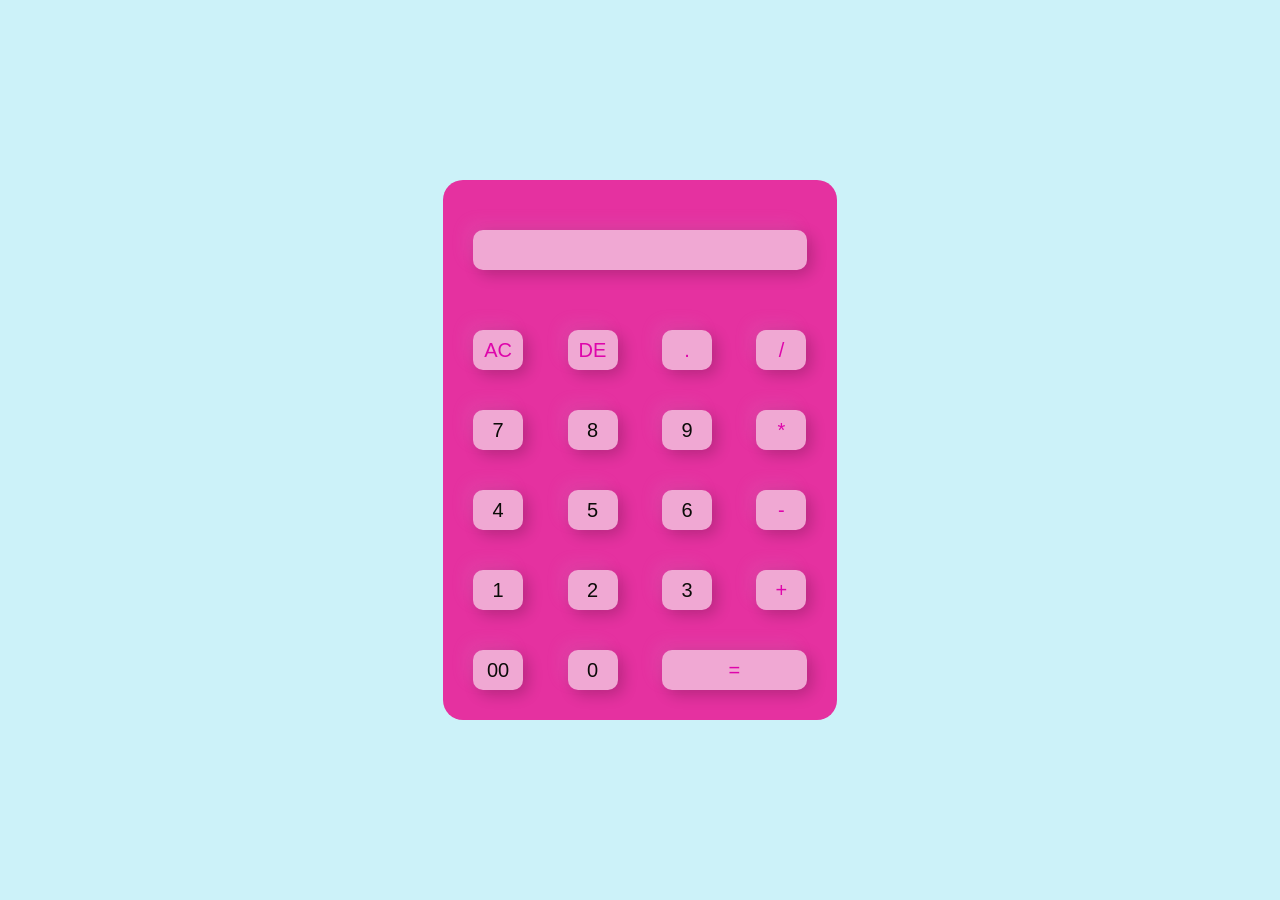
==== index.html @ 9a337ce6 "Add files via upload" ====
<html>
    <head>
        <title>Calculator</title>
        <link rel="stylesheet" href="style.css">
    </head>
    <body>
        <div class="container">
            <div class="Calculator">
                <form>
                    <div class="display">
                        <input type="text" name="display">
                    </div>
                    <div>
                        <input type="button" value="AC" onclick="display.value=''" class="operator">
                        <input type="button" value="DE" onclick="display.value= display.value.toString().slice(0,-1)" class="operator">
                        <input type="button" value="." onclick="display.value+='.'" class="operator" >
                        <input type="button" value="/" onclick="display.value+='/'" class="operator">
                    </div>
                    <div>
                        <input type="button" value="7" onclick="display.value +='7'">
                        <input type="button" value="8" onclick="display.value +='8'">
                        <input type="button" value="9" onclick="display.value +='9'">
                        <input type="button" value="*" onclick="display.value+='*'" class="operator">
                    </div>
                    <div>
                        <input type="button" value="4" onclick="display.value+='4'">
                        <input type="button" value="5" onclick="display.value+='5'">
                        <input type="button" value="6" onclick="display.value+='6'">
                        <input type="button" value="-" onclick="display.value+='-'" class="operator">
                    </div>
                    <div>
                        <input type="button" value="1" onclick="display.value+='1'">
                        <input type="button" value="2" onclick="display.value+='2'">
                        <input type="button" value="3" onclick="display.value+='3'">
                        <input type="button" value="+" onclick="display.value+='+'" class="operator">
                    </div>
                    <div>
                        <input type="button" value="00" onclick="display.value+='00'">
                        <input type="button" value="0" onclick="display.value+='0'">
                        <input type="button" value="=" onclick="display.value=eval(display.value)" class="equal operator">
                    </div>
                </form>
            </div>
        </div>
    </body>
---- style.css ----
*{
    margin: 0;
    padding: 0;
    font-family: 'Poppins',sans-serif;
    box-sizing: border-box;
}
.container{
    width: 100%;
    height: 100%;
    background-color: rgb(204, 242, 249) ;
    display: flex;
    align-items: center;
    justify-content: center;
}
.Calculator{
    background-color: rgb(229, 49, 160);
    padding: 10px;
    border-radius: 20px;
}
.Calculator form input{
    border: 0;
    outline: 0;
    width: 50px;
    height: 40px;
    border-radius: 10px;
    box-shadow: -8px -8px 15px rgba(202, 174, 216, 0.1),5px 5px 15px rgba(0,0,0,0.2);
    background-color: rgb(240, 168, 211);
    font-size: 20px;
    color: #0b0b08;
    cursor: pointer;
    margin: 20px;

}
form .display{
    display: flex;
    justify-content: flex-end;
    margin: 20px 0;
    border-radius: 10px;
}
form .display input{
    text-align: right;
    flex: 1;
    font-size: 45px;
    box-shadow: 10px;
}
form input.equal{
    width: 145px;
}
form input.operator{
    color: #de05ab;
}
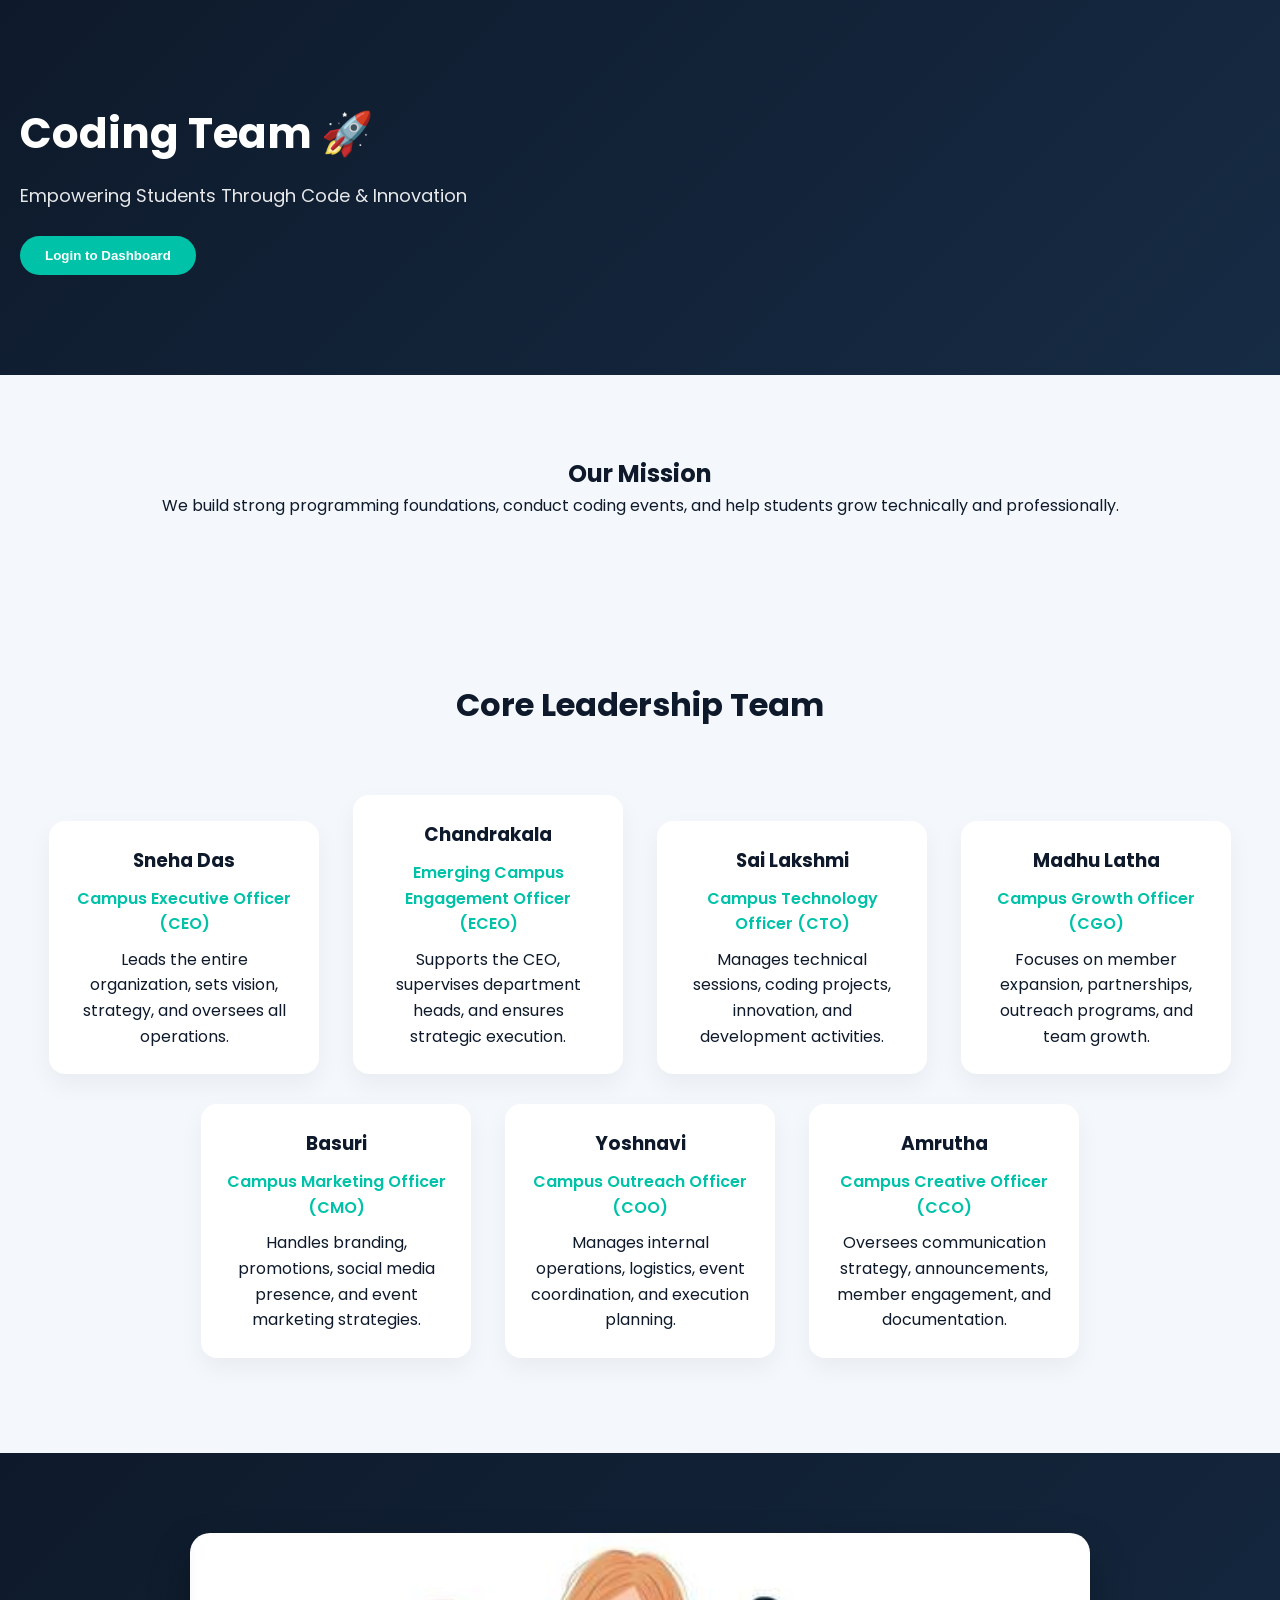
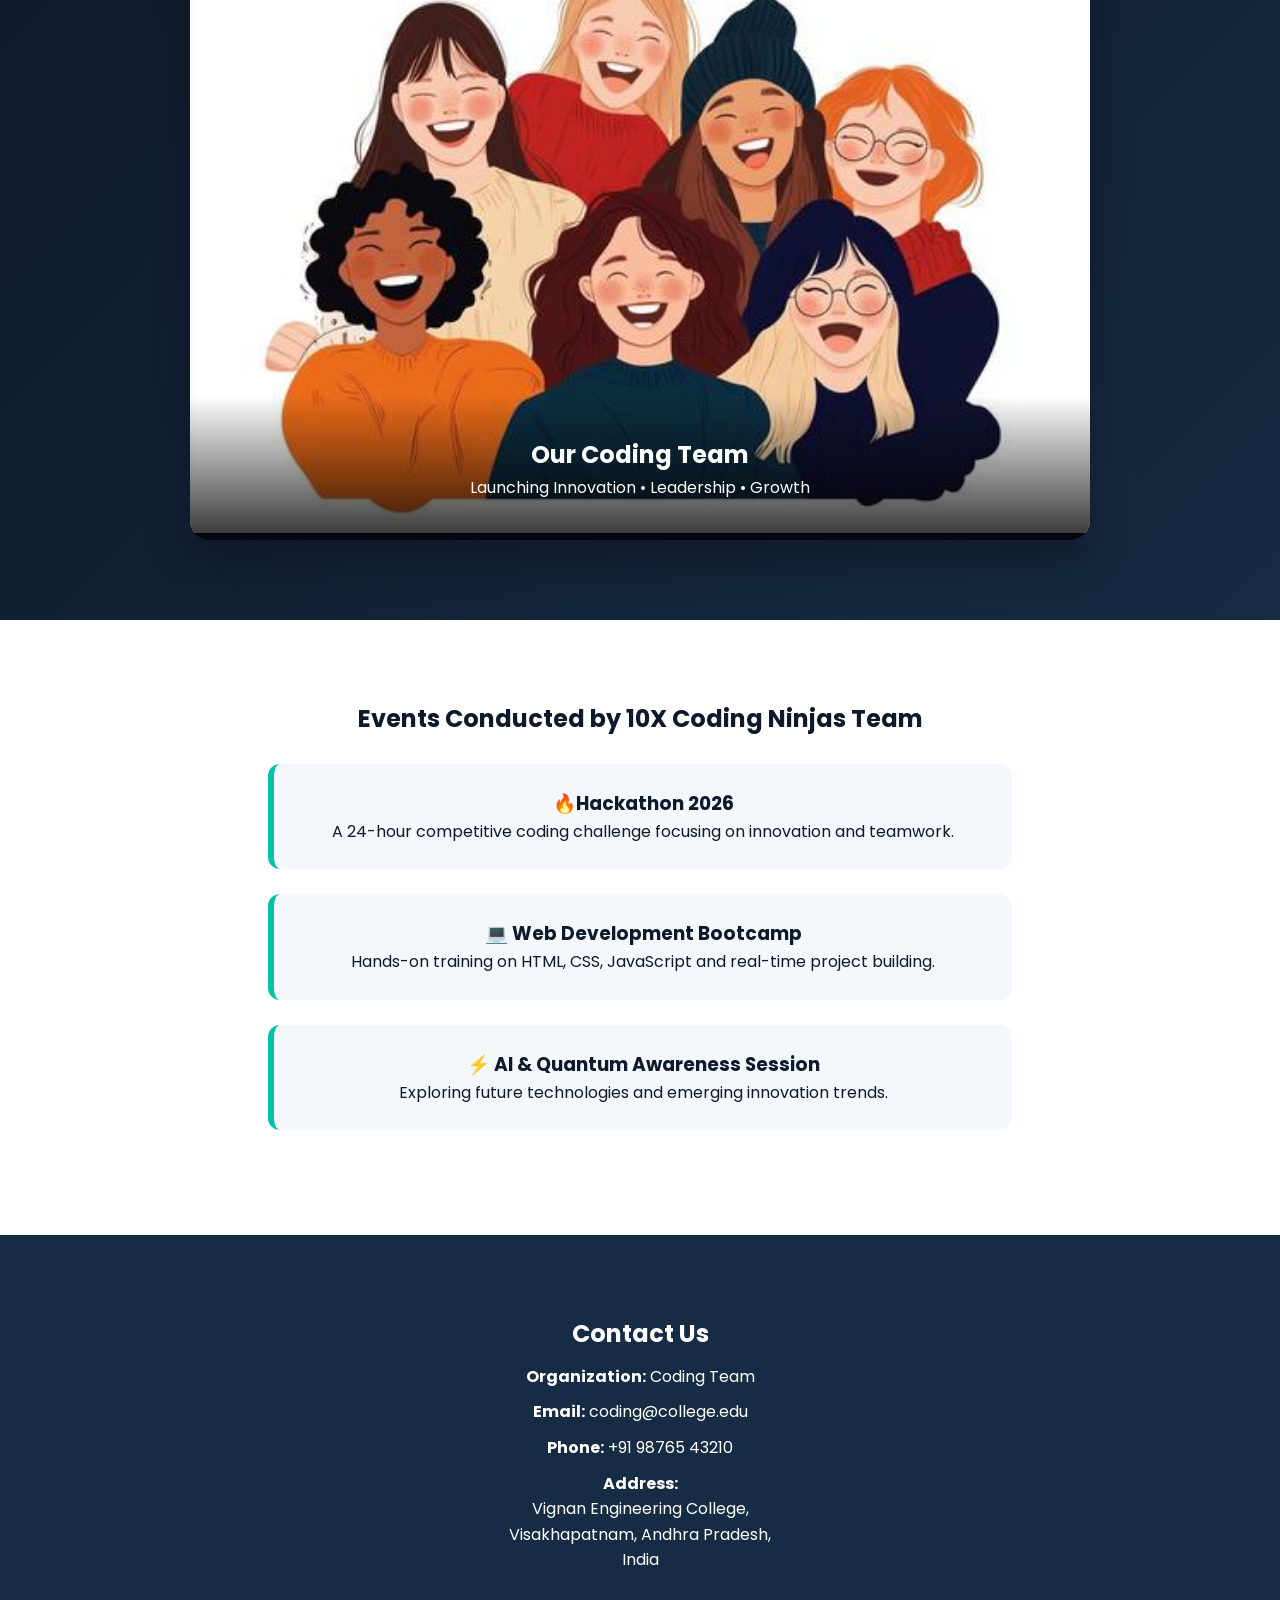
==== commit 4d9c86a3: "Add files via upload" ====
--- a/index.html
+++ b/index.html
@@ -1,45 +1,118 @@
+<!DOCTYPE html>
 <html>
-    <head>
-        <title>Calculator</title>
-        <link rel="stylesheet" href="style.css">
-    </head>
-    <body>
-        <div class="container">
-            <div class="Calculator">
-                <form>
-                    <div class="display">
-                        <input type="text" name="display">
-                    </div>
-                    <div>
-                        <input type="button" value="AC" onclick="display.value=''" class="operator">
-                        <input type="button" value="DE" onclick="display.value= display.value.toString().slice(0,-1)" class="operator">
-                        <input type="button" value="." onclick="display.value+='.'" class="operator" >
-                        <input type="button" value="/" onclick="display.value+='/'" class="operator">
-                    </div>
-                    <div>
-                        <input type="button" value="7" onclick="display.value +='7'">
-                        <input type="button" value="8" onclick="display.value +='8'">
-                        <input type="button" value="9" onclick="display.value +='9'">
-                        <input type="button" value="*" onclick="display.value+='*'" class="operator">
-                    </div>
-                    <div>
-                        <input type="button" value="4" onclick="display.value+='4'">
-                        <input type="button" value="5" onclick="display.value+='5'">
-                        <input type="button" value="6" onclick="display.value+='6'">
-                        <input type="button" value="-" onclick="display.value+='-'" class="operator">
-                    </div>
-                    <div>
-                        <input type="button" value="1" onclick="display.value+='1'">
-                        <input type="button" value="2" onclick="display.value+='2'">
-                        <input type="button" value="3" onclick="display.value+='3'">
-                        <input type="button" value="+" onclick="display.value+='+'" class="operator">
-                    </div>
-                    <div>
-                        <input type="button" value="00" onclick="display.value+='00'">
-                        <input type="button" value="0" onclick="display.value+='0'">
-                        <input type="button" value="=" onclick="display.value=eval(display.value)" class="equal operator">
-                    </div>
-                </form>
-            </div>
+<head>
+    <title>Coding Ninjas Team</title>
+    <link rel="stylesheet" href="style.css">
+    <link href="https://fonts.googleapis.com/css2?family=Poppins:wght@300;400;600;700&display=swap" rel="stylesheet">
+</head>
+<body>
+
+<div class="landing">
+
+    <header>
+        <h1>Coding Team 🚀</h1>
+        <p>Empowering Students Through Code & Innovation</p>
+        <button onclick="window.location.href='login.html'">
+    Login to Dashboard
+</button>
+    </header>
+
+    <section class="about">
+        <h2>Our Mission</h2>
+        <p>
+            We build strong programming foundations, conduct coding events,
+            and help students grow technically and professionally.
+        </p>
+    </section>
+
+    <section class="team">
+    <h2>Core Leadership Team</h2>
+
+    <div class="card">
+        <h3>Sneha Das</h3>
+        <p class="role">Campus Executive Officer (CEO)</p>
+        <p>Leads the entire organization, sets vision, strategy, and oversees all operations.</p>
+    </div>
+
+    <div class="card">
+        <h3>Chandrakala</h3>
+        <p class="role">Emerging Campus Engagement Officer (ECEO)</p>
+        <p>Supports the CEO, supervises department heads, and ensures strategic execution.</p>
+    </div>
+
+    <div class="card">
+        <h3>Sai Lakshmi</h3>
+        <p class="role">Campus Technology Officer (CTO)</p>
+        <p>Manages technical sessions, coding projects, innovation, and development activities.</p>
+    </div>
+
+    <div class="card">
+        <h3>Madhu Latha</h3>
+        <p class="role">Campus Growth Officer (CGO)</p>
+        <p>Focuses on member expansion, partnerships, outreach programs, and team growth.</p>
+    </div>
+
+    <div class="card">
+        <h3>Basuri</h3>
+        <p class="role">Campus Marketing Officer (CMO)</p>
+        <p>Handles branding, promotions, social media presence, and event marketing strategies.</p>
+    </div>
+
+    <div class="card">
+        <h3>Yoshnavi</h3>
+        <p class="role">Campus Outreach Officer (COO)</p>
+        <p>Manages internal operations, logistics, event coordination, and execution planning.</p>
+    </div>
+
+    <div class="card">
+        <h3>Amrutha</h3>
+        <p class="role">Campus Creative Officer (CCO)</p>
+        <p>Oversees communication strategy, announcements, member engagement, and documentation.</p>
+    </div>
+
+</section>
+<section class="inauguration">
+    <div class="inauguration-container fade-in">
+        <img src="team.jpg" alt="Inauguration Ceremony">
+        <div class="inaug-overlay">
+            <h2>Our Coding Team</h2>
+            <p>Launching Innovation • Leadership • Growth</p>
         </div>
-    </body>+    </div>
+</section>
+<section class="events">
+    <h2>Events Conducted by 10X Coding Ninjas Team</h2>
+
+    <div class="event-card">
+        <h3>🔥Hackathon 2026</h3>
+        <p>A 24-hour competitive coding challenge focusing on innovation and teamwork.</p>
+    </div>
+
+    <div class="event-card">
+        <h3>💻 Web Development Bootcamp</h3>
+        <p>Hands-on training on HTML, CSS, JavaScript and real-time project building.</p>
+    </div>
+
+    <div class="event-card">
+        <h3>⚡ AI & Quantum Awareness Session</h3>
+        <p>Exploring future technologies and emerging innovation trends.</p>
+    </div>
+
+</section>
+<section class="contact">
+    <h2>Contact Us</h2>
+
+    <p><strong>Organization:</strong> Coding Team</p>
+    <p><strong>Email:</strong> coding@college.edu</p>
+    <p><strong>Phone:</strong> +91 98765 43210</p>
+    <p><strong>Address:</strong><br>
+        Vignan Engineering College,<br>
+        Visakhapatnam, Andhra Pradesh,<br>
+        India
+    </p>
+</section>
+
+</div>
+<script src="script.js"></script>
+</body>
+</html>
--- a/style.css
+++ b/style.css
@@ -1,51 +1,153 @@
-*{
+
+:root {
+    --primary: #0e1a2b;
+    --secondary: #162b44;
+    --accent: #00c2a8;
+    --light: #f4f7fb;
+    --white: #ffffff;
+    --gray: #6b7280;
+}
+
+* {
     margin: 0;
     padding: 0;
-    font-family: 'Poppins',sans-serif;
     box-sizing: border-box;
 }
-.container{
-    width: 100%;
-    height: 100%;
-    background-color: rgb(204, 242, 249) ;
+
+body {
+    font-family: 'Poppins', sans-serif;
+    background: var(--light);
+    color: var(--primary);
+    line-height: 1.6;
+}
+
+section {
+    padding: 80px 20px;
+    text-align: center;
+}
+header {
+    background: linear-gradient(135deg, var(--primary), var(--secondary));
+    color: var(--white);
+    padding: 100px 20px;
+}
+
+header h1 {
+    font-size: 42px;
+    margin-bottom: 15px;
+}
+
+header p {
+    font-size: 18px;
+    opacity: 0.9;
+}
+
+header button {
+    margin-top: 25px;
+    padding: 12px 25px;
+    background: var(--accent);
+    border: none;
+    color: white;
+    font-weight: 600;
+    border-radius: 30px;
+    cursor: pointer;
+    transition: 0.3s ease;
+}
+
+header button:hover {
+    transform: translateY(-4px);
+    box-shadow: 0 8px 20px rgba(0, 194, 168, 0.4);
+}
+.team h2 {
+    margin-bottom: 50px;
+    font-size: 32px;
+}
+
+.card {
+    background: var(--white);
+    width: 270px;
+    padding: 25px;
+    margin: 15px;
+    display: inline-block;
+    border-radius: 16px;
+    box-shadow: 0 10px 25px rgba(0,0,0,0.05);
+    transition: 0.3s ease;
+}
+
+.card:hover {
+    transform: translateY(-10px);
+    box-shadow: 0 15px 35px rgba(0,0,0,0.08);
+}
+
+.card img {
+    width: 110px;
+    height: 110px;
+    border-radius: 50%;
+    object-fit: cover;
+    border: 4px solid var(--accent);
+    margin-bottom: 15px;
+}
+
+.role {
+    font-weight: 600;
+    color: var(--accent);
+    margin: 10px 0;
+}
+.inauguration {
+    background: linear-gradient(135deg, var(--primary), var(--secondary));
     display: flex;
-    align-items: center;
     justify-content: center;
 }
-.Calculator{
-    background-color: rgb(229, 49, 160);
-    padding: 10px;
+
+.inauguration-container {
+    position: relative;
+    width: 85%;
+    max-width: 900px;
     border-radius: 20px;
+    overflow: hidden;
+    box-shadow: 0 20px 40px rgba(0,0,0,0.3);
 }
-.Calculator form input{
-    border: 0;
-    outline: 0;
-    width: 50px;
-    height: 40px;
-    border-radius: 10px;
-    box-shadow: -8px -8px 15px rgba(202, 174, 216, 0.1),5px 5px 15px rgba(0,0,0,0.2);
-    background-color: rgb(240, 168, 211);
-    font-size: 20px;
-    color: #0b0b08;
-    cursor: pointer;
-    margin: 20px;
 
+.inauguration-container img {
+    width: 100%;
+    transition: 0.6s ease;
 }
-form .display{
-    display: flex;
-    justify-content: flex-end;
-    margin: 20px 0;
-    border-radius: 10px;
+
+.inauguration-container:hover img {
+    transform: scale(1.08);
 }
-form .display input{
-    text-align: right;
-    flex: 1;
-    font-size: 45px;
-    box-shadow: 10px;
+
+.inaug-overlay {
+    position: absolute;
+    bottom: 0;
+    width: 100%;
+    padding: 40px;
+    background: linear-gradient(to top, rgba(0,0,0,0.8), transparent);
+    color: white;
 }
-form input.equal{
-    width: 145px;
+
+.events {
+    background: var(--white);
 }
-form input.operator{
-    color: #de05ab;
-}+
+.event-card {
+    background: var(--light);
+    margin: 25px auto;
+    padding: 25px;
+    width: 60%;
+    border-radius: 12px;
+    transition: 0.3s ease;
+    border-left: 6px solid var(--accent);
+}
+
+.event-card:hover {
+    transform: scale(1.02);
+}
+
+.contact {
+    background: var(--secondary);
+    color: var(--white);
+}
+
+.contact p {
+    margin: 10px 0;
+}
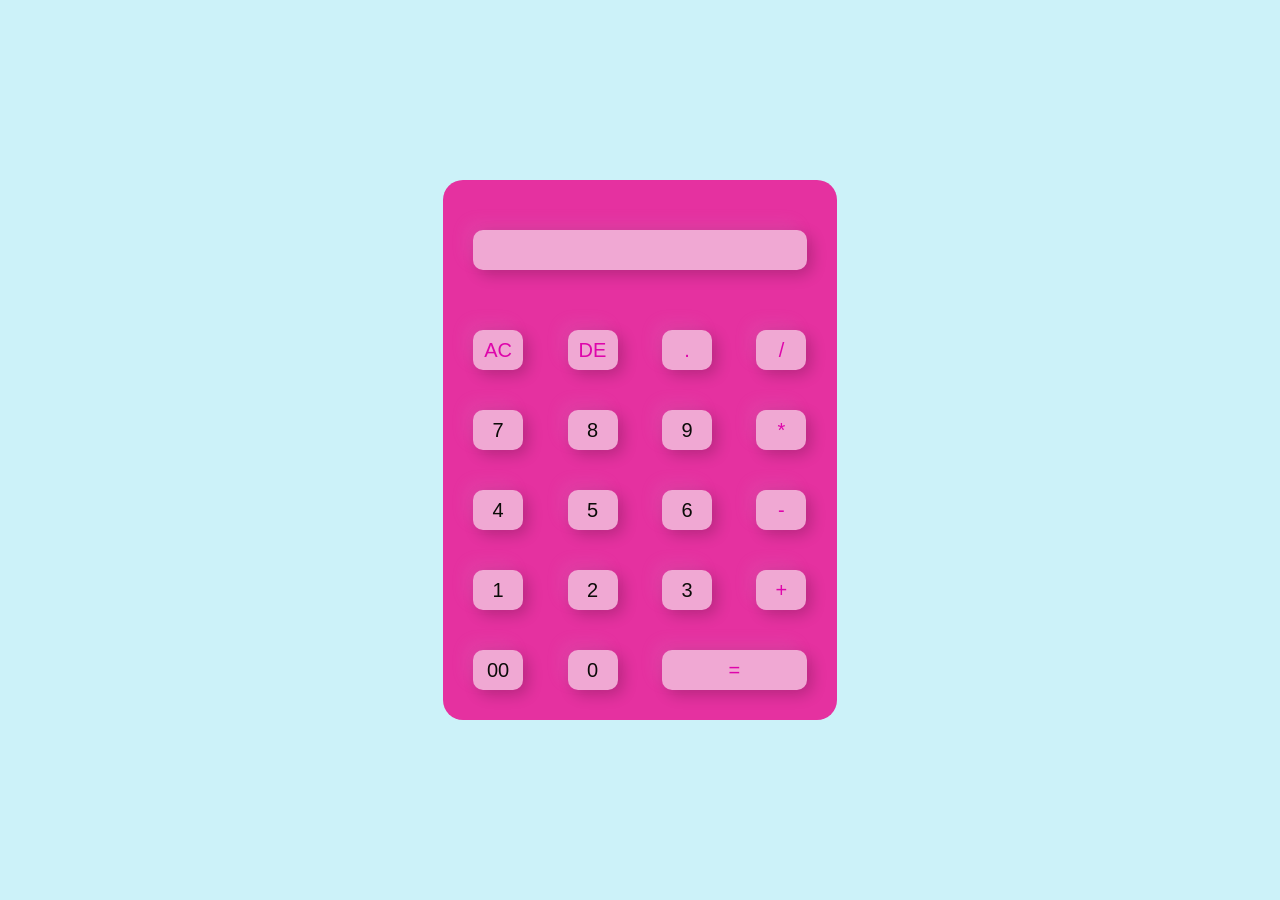
==== commit 0c932087: "Add files via upload" ====
--- a/index.html
+++ b/index.html
@@ -1,118 +1,45 @@
-<!DOCTYPE html>
 <html>
-<head>
-    <title>Coding Ninjas Team</title>
-    <link rel="stylesheet" href="style.css">
-    <link href="https://fonts.googleapis.com/css2?family=Poppins:wght@300;400;600;700&display=swap" rel="stylesheet">
-</head>
-<body>
-
-<div class="landing">
-
-    <header>
-        <h1>Coding Team 🚀</h1>
-        <p>Empowering Students Through Code & Innovation</p>
-        <button onclick="window.location.href='login.html'">
-    Login to Dashboard
-</button>
-    </header>
-
-    <section class="about">
-        <h2>Our Mission</h2>
-        <p>
-            We build strong programming foundations, conduct coding events,
-            and help students grow technically and professionally.
-        </p>
-    </section>
-
-    <section class="team">
-    <h2>Core Leadership Team</h2>
-
-    <div class="card">
-        <h3>Sneha Das</h3>
-        <p class="role">Campus Executive Officer (CEO)</p>
-        <p>Leads the entire organization, sets vision, strategy, and oversees all operations.</p>
-    </div>
-
-    <div class="card">
-        <h3>Chandrakala</h3>
-        <p class="role">Emerging Campus Engagement Officer (ECEO)</p>
-        <p>Supports the CEO, supervises department heads, and ensures strategic execution.</p>
-    </div>
-
-    <div class="card">
-        <h3>Sai Lakshmi</h3>
-        <p class="role">Campus Technology Officer (CTO)</p>
-        <p>Manages technical sessions, coding projects, innovation, and development activities.</p>
-    </div>
-
-    <div class="card">
-        <h3>Madhu Latha</h3>
-        <p class="role">Campus Growth Officer (CGO)</p>
-        <p>Focuses on member expansion, partnerships, outreach programs, and team growth.</p>
-    </div>
-
-    <div class="card">
-        <h3>Basuri</h3>
-        <p class="role">Campus Marketing Officer (CMO)</p>
-        <p>Handles branding, promotions, social media presence, and event marketing strategies.</p>
-    </div>
-
-    <div class="card">
-        <h3>Yoshnavi</h3>
-        <p class="role">Campus Outreach Officer (COO)</p>
-        <p>Manages internal operations, logistics, event coordination, and execution planning.</p>
-    </div>
-
-    <div class="card">
-        <h3>Amrutha</h3>
-        <p class="role">Campus Creative Officer (CCO)</p>
-        <p>Oversees communication strategy, announcements, member engagement, and documentation.</p>
-    </div>
-
-</section>
-<section class="inauguration">
-    <div class="inauguration-container fade-in">
-        <img src="team.jpg" alt="Inauguration Ceremony">
-        <div class="inaug-overlay">
-            <h2>Our Coding Team</h2>
-            <p>Launching Innovation • Leadership • Growth</p>
+    <head>
+        <title>Calculator</title>
+        <link rel="stylesheet" href="style.css">
+    </head>
+    <body>
+        <div class="container">
+            <div class="Calculator">
+                <form>
+                    <div class="display">
+                        <input type="text" name="display">
+                    </div>
+                    <div>
+                        <input type="button" value="AC" onclick="display.value=''" class="operator">
+                        <input type="button" value="DE" onclick="display.value= display.value.toString().slice(0,-1)" class="operator">
+                        <input type="button" value="." onclick="display.value+='.'" class="operator" >
+                        <input type="button" value="/" onclick="display.value+='/'" class="operator">
+                    </div>
+                    <div>
+                        <input type="button" value="7" onclick="display.value +='7'">
+                        <input type="button" value="8" onclick="display.value +='8'">
+                        <input type="button" value="9" onclick="display.value +='9'">
+                        <input type="button" value="*" onclick="display.value+='*'" class="operator">
+                    </div>
+                    <div>
+                        <input type="button" value="4" onclick="display.value+='4'">
+                        <input type="button" value="5" onclick="display.value+='5'">
+                        <input type="button" value="6" onclick="display.value+='6'">
+                        <input type="button" value="-" onclick="display.value+='-'" class="operator">
+                    </div>
+                    <div>
+                        <input type="button" value="1" onclick="display.value+='1'">
+                        <input type="button" value="2" onclick="display.value+='2'">
+                        <input type="button" value="3" onclick="display.value+='3'">
+                        <input type="button" value="+" onclick="display.value+='+'" class="operator">
+                    </div>
+                    <div>
+                        <input type="button" value="00" onclick="display.value+='00'">
+                        <input type="button" value="0" onclick="display.value+='0'">
+                        <input type="button" value="=" onclick="display.value=eval(display.value)" class="equal operator">
+                    </div>
+                </form>
+            </div>
         </div>
-    </div>
-</section>
-<section class="events">
-    <h2>Events Conducted by 10X Coding Ninjas Team</h2>
-
-    <div class="event-card">
-        <h3>🔥Hackathon 2026</h3>
-        <p>A 24-hour competitive coding challenge focusing on innovation and teamwork.</p>
-    </div>
-
-    <div class="event-card">
-        <h3>💻 Web Development Bootcamp</h3>
-        <p>Hands-on training on HTML, CSS, JavaScript and real-time project building.</p>
-    </div>
-
-    <div class="event-card">
-        <h3>⚡ AI & Quantum Awareness Session</h3>
-        <p>Exploring future technologies and emerging innovation trends.</p>
-    </div>
-
-</section>
-<section class="contact">
-    <h2>Contact Us</h2>
-
-    <p><strong>Organization:</strong> Coding Team</p>
-    <p><strong>Email:</strong> coding@college.edu</p>
-    <p><strong>Phone:</strong> +91 98765 43210</p>
-    <p><strong>Address:</strong><br>
-        Vignan Engineering College,<br>
-        Visakhapatnam, Andhra Pradesh,<br>
-        India
-    </p>
-</section>
-
-</div>
-<script src="script.js"></script>
-</body>
-</html>+    </body>
--- a/style.css
+++ b/style.css
@@ -1,153 +1,51 @@
-
-:root {
-    --primary: #0e1a2b;
-    --secondary: #162b44;
-    --accent: #00c2a8;
-    --light: #f4f7fb;
-    --white: #ffffff;
-    --gray: #6b7280;
-}
-
-* {
+*{
     margin: 0;
     padding: 0;
+    font-family: 'Poppins',sans-serif;
     box-sizing: border-box;
 }
-
-body {
-    font-family: 'Poppins', sans-serif;
-    background: var(--light);
-    color: var(--primary);
-    line-height: 1.6;
-}
-
-section {
-    padding: 80px 20px;
-    text-align: center;
-}
-header {
-    background: linear-gradient(135deg, var(--primary), var(--secondary));
-    color: var(--white);
-    padding: 100px 20px;
-}
-
-header h1 {
-    font-size: 42px;
-    margin-bottom: 15px;
-}
-
-header p {
-    font-size: 18px;
-    opacity: 0.9;
-}
-
-header button {
-    margin-top: 25px;
-    padding: 12px 25px;
-    background: var(--accent);
-    border: none;
-    color: white;
-    font-weight: 600;
-    border-radius: 30px;
-    cursor: pointer;
-    transition: 0.3s ease;
-}
-
-header button:hover {
-    transform: translateY(-4px);
-    box-shadow: 0 8px 20px rgba(0, 194, 168, 0.4);
-}
-.team h2 {
-    margin-bottom: 50px;
-    font-size: 32px;
-}
-
-.card {
-    background: var(--white);
-    width: 270px;
-    padding: 25px;
-    margin: 15px;
-    display: inline-block;
-    border-radius: 16px;
-    box-shadow: 0 10px 25px rgba(0,0,0,0.05);
-    transition: 0.3s ease;
-}
-
-.card:hover {
-    transform: translateY(-10px);
-    box-shadow: 0 15px 35px rgba(0,0,0,0.08);
-}
-
-.card img {
-    width: 110px;
-    height: 110px;
-    border-radius: 50%;
-    object-fit: cover;
-    border: 4px solid var(--accent);
-    margin-bottom: 15px;
-}
-
-.role {
-    font-weight: 600;
-    color: var(--accent);
-    margin: 10px 0;
-}
-.inauguration {
-    background: linear-gradient(135deg, var(--primary), var(--secondary));
+.container{
+    width: 100%;
+    height: 100%;
+    background-color: rgb(204, 242, 249) ;
     display: flex;
+    align-items: center;
     justify-content: center;
 }
+.Calculator{
+    background-color: rgb(229, 49, 160);
+    padding: 10px;
+    border-radius: 20px;
+}
+.Calculator form input{
+    border: 0;
+    outline: 0;
+    width: 50px;
+    height: 40px;
+    border-radius: 10px;
+    box-shadow: -8px -8px 15px rgba(202, 174, 216, 0.1),5px 5px 15px rgba(0,0,0,0.2);
+    background-color: rgb(240, 168, 211);
+    font-size: 20px;
+    color: #0b0b08;
+    cursor: pointer;
+    margin: 20px;
 
-.inauguration-container {
-    position: relative;
-    width: 85%;
-    max-width: 900px;
-    border-radius: 20px;
-    overflow: hidden;
-    box-shadow: 0 20px 40px rgba(0,0,0,0.3);
 }
-
-.inauguration-container img {
-    width: 100%;
-    transition: 0.6s ease;
+form .display{
+    display: flex;
+    justify-content: flex-end;
+    margin: 20px 0;
+    border-radius: 10px;
 }
-
-.inauguration-container:hover img {
-    transform: scale(1.08);
+form .display input{
+    text-align: right;
+    flex: 1;
+    font-size: 45px;
+    box-shadow: 10px;
 }
-
-.inaug-overlay {
-    position: absolute;
-    bottom: 0;
-    width: 100%;
-    padding: 40px;
-    background: linear-gradient(to top, rgba(0,0,0,0.8), transparent);
-    color: white;
+form input.equal{
+    width: 145px;
 }
-
-.events {
-    background: var(--white);
-}
-
-.event-card {
-    background: var(--light);
-    margin: 25px auto;
-    padding: 25px;
-    width: 60%;
-    border-radius: 12px;
-    transition: 0.3s ease;
-    border-left: 6px solid var(--accent);
-}
-
-.event-card:hover {
-    transform: scale(1.02);
-}
-
-.contact {
-    background: var(--secondary);
-    color: var(--white);
-}
-
-.contact p {
-    margin: 10px 0;
-}
+form input.operator{
+    color: #de05ab;
+}
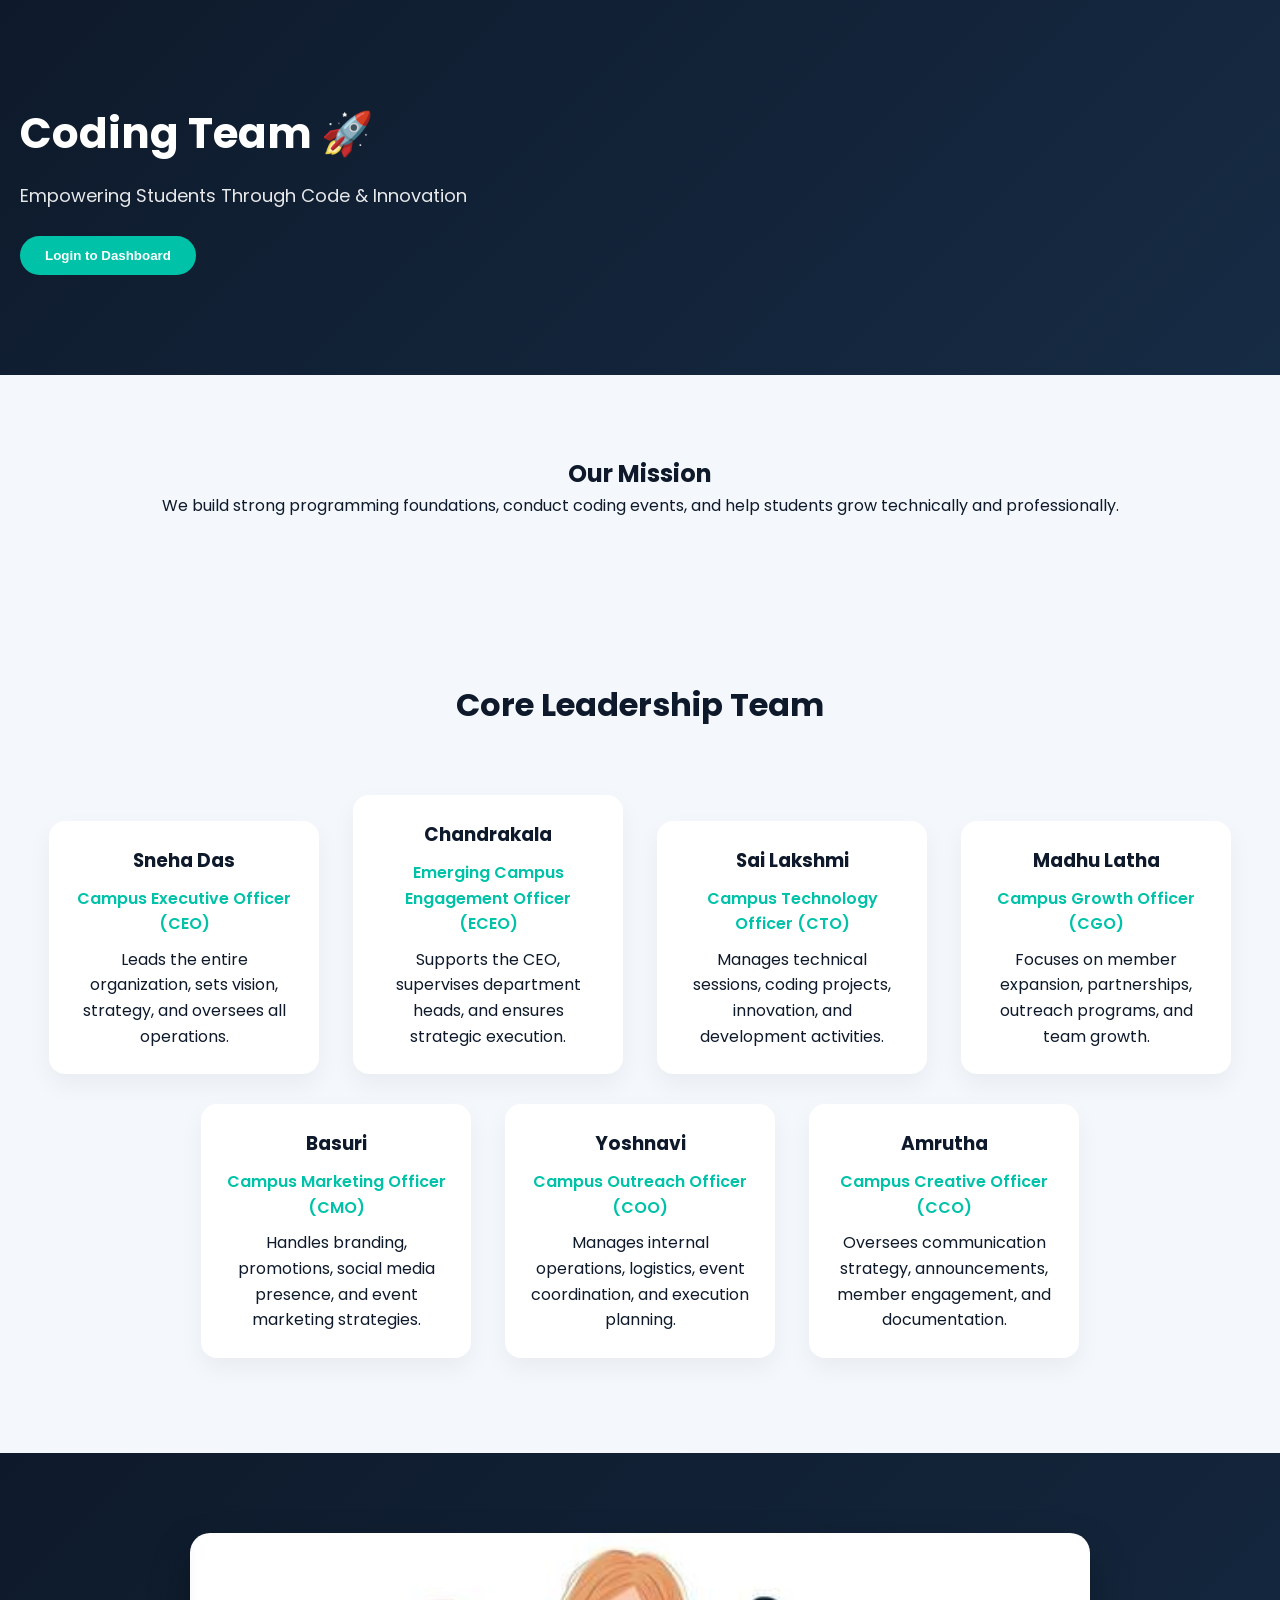
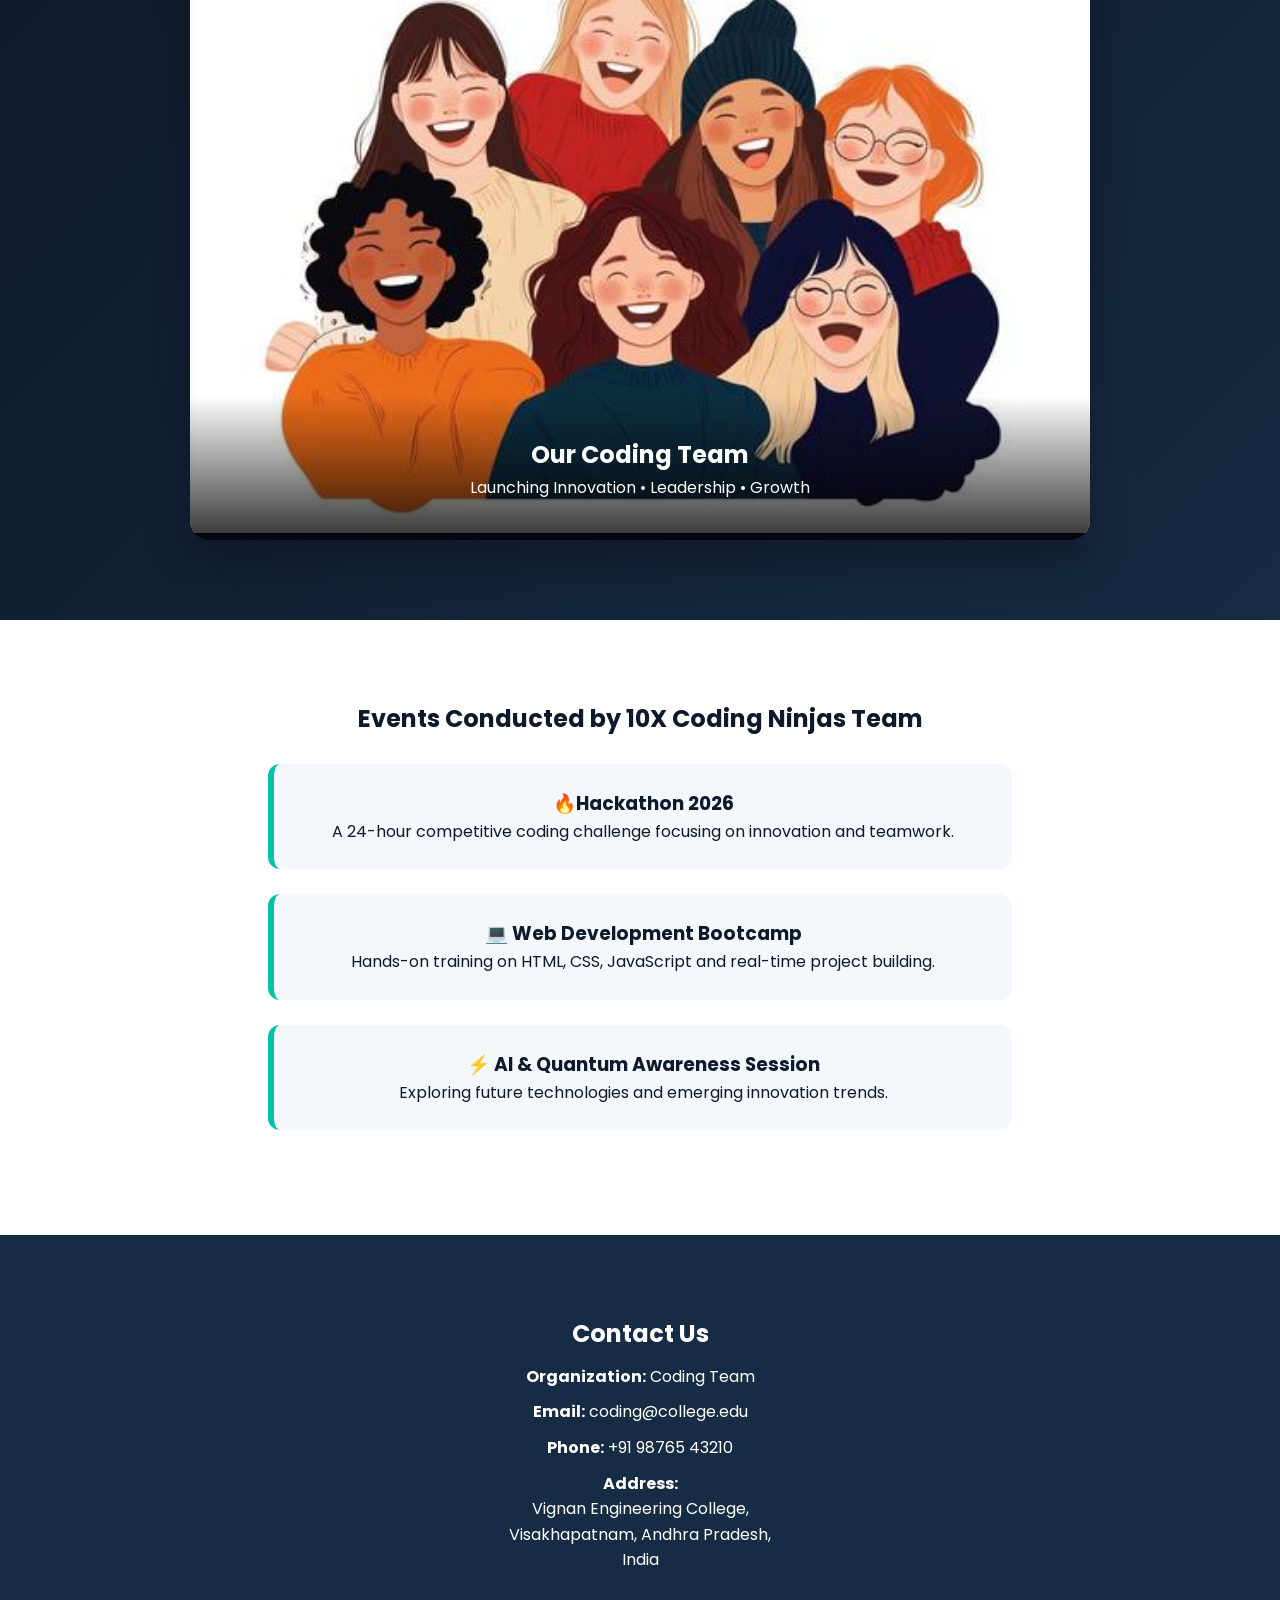
==== commit 9983eb93: "Add files via upload" ====
--- a/index.html
+++ b/index.html
@@ -1,45 +1,118 @@
+<!DOCTYPE html>
 <html>
-    <head>
-        <title>Calculator</title>
-        <link rel="stylesheet" href="style.css">
-    </head>
-    <body>
-        <div class="container">
-            <div class="Calculator">
-                <form>
-                    <div class="display">
-                        <input type="text" name="display">
-                    </div>
-                    <div>
-                        <input type="button" value="AC" onclick="display.value=''" class="operator">
-                        <input type="button" value="DE" onclick="display.value= display.value.toString().slice(0,-1)" class="operator">
-                        <input type="button" value="." onclick="display.value+='.'" class="operator" >
-                        <input type="button" value="/" onclick="display.value+='/'" class="operator">
-                    </div>
-                    <div>
-                        <input type="button" value="7" onclick="display.value +='7'">
-                        <input type="button" value="8" onclick="display.value +='8'">
-                        <input type="button" value="9" onclick="display.value +='9'">
-                        <input type="button" value="*" onclick="display.value+='*'" class="operator">
-                    </div>
-                    <div>
-                        <input type="button" value="4" onclick="display.value+='4'">
-                        <input type="button" value="5" onclick="display.value+='5'">
-                        <input type="button" value="6" onclick="display.value+='6'">
-                        <input type="button" value="-" onclick="display.value+='-'" class="operator">
-                    </div>
-                    <div>
-                        <input type="button" value="1" onclick="display.value+='1'">
-                        <input type="button" value="2" onclick="display.value+='2'">
-                        <input type="button" value="3" onclick="display.value+='3'">
-                        <input type="button" value="+" onclick="display.value+='+'" class="operator">
-                    </div>
-                    <div>
-                        <input type="button" value="00" onclick="display.value+='00'">
-                        <input type="button" value="0" onclick="display.value+='0'">
-                        <input type="button" value="=" onclick="display.value=eval(display.value)" class="equal operator">
-                    </div>
-                </form>
-            </div>
+<head>
+    <title>Coding Ninjas Team</title>
+    <link rel="stylesheet" href="style.css">
+    <link href="https://fonts.googleapis.com/css2?family=Poppins:wght@300;400;600;700&display=swap" rel="stylesheet">
+</head>
+<body>
+
+<div class="landing">
+
+    <header>
+        <h1>Coding Team 🚀</h1>
+        <p>Empowering Students Through Code & Innovation</p>
+        <button onclick="window.location.href='login.html'">
+    Login to Dashboard
+</button>
+    </header>
+
+    <section class="about">
+        <h2>Our Mission</h2>
+        <p>
+            We build strong programming foundations, conduct coding events,
+            and help students grow technically and professionally.
+        </p>
+    </section>
+
+    <section class="team">
+    <h2>Core Leadership Team</h2>
+
+    <div class="card">
+        <h3>Sneha Das</h3>
+        <p class="role">Campus Executive Officer (CEO)</p>
+        <p>Leads the entire organization, sets vision, strategy, and oversees all operations.</p>
+    </div>
+
+    <div class="card">
+        <h3>Chandrakala</h3>
+        <p class="role">Emerging Campus Engagement Officer (ECEO)</p>
+        <p>Supports the CEO, supervises department heads, and ensures strategic execution.</p>
+    </div>
+
+    <div class="card">
+        <h3>Sai Lakshmi</h3>
+        <p class="role">Campus Technology Officer (CTO)</p>
+        <p>Manages technical sessions, coding projects, innovation, and development activities.</p>
+    </div>
+
+    <div class="card">
+        <h3>Madhu Latha</h3>
+        <p class="role">Campus Growth Officer (CGO)</p>
+        <p>Focuses on member expansion, partnerships, outreach programs, and team growth.</p>
+    </div>
+
+    <div class="card">
+        <h3>Basuri</h3>
+        <p class="role">Campus Marketing Officer (CMO)</p>
+        <p>Handles branding, promotions, social media presence, and event marketing strategies.</p>
+    </div>
+
+    <div class="card">
+        <h3>Yoshnavi</h3>
+        <p class="role">Campus Outreach Officer (COO)</p>
+        <p>Manages internal operations, logistics, event coordination, and execution planning.</p>
+    </div>
+
+    <div class="card">
+        <h3>Amrutha</h3>
+        <p class="role">Campus Creative Officer (CCO)</p>
+        <p>Oversees communication strategy, announcements, member engagement, and documentation.</p>
+    </div>
+
+</section>
+<section class="inauguration">
+    <div class="inauguration-container fade-in">
+        <img src="team.jpg" alt="Inauguration Ceremony">
+        <div class="inaug-overlay">
+            <h2>Our Coding Team</h2>
+            <p>Launching Innovation • Leadership • Growth</p>
         </div>
-    </body>+    </div>
+</section>
+<section class="events">
+    <h2>Events Conducted by 10X Coding Ninjas Team</h2>
+
+    <div class="event-card">
+        <h3>🔥Hackathon 2026</h3>
+        <p>A 24-hour competitive coding challenge focusing on innovation and teamwork.</p>
+    </div>
+
+    <div class="event-card">
+        <h3>💻 Web Development Bootcamp</h3>
+        <p>Hands-on training on HTML, CSS, JavaScript and real-time project building.</p>
+    </div>
+
+    <div class="event-card">
+        <h3>⚡ AI & Quantum Awareness Session</h3>
+        <p>Exploring future technologies and emerging innovation trends.</p>
+    </div>
+
+</section>
+<section class="contact">
+    <h2>Contact Us</h2>
+
+    <p><strong>Organization:</strong> Coding Team</p>
+    <p><strong>Email:</strong> coding@college.edu</p>
+    <p><strong>Phone:</strong> +91 98765 43210</p>
+    <p><strong>Address:</strong><br>
+        Vignan Engineering College,<br>
+        Visakhapatnam, Andhra Pradesh,<br>
+        India
+    </p>
+</section>
+
+</div>
+<script src="script.js"></script>
+</body>
+</html>
--- a/style.css
+++ b/style.css
@@ -1,51 +1,153 @@
-*{
+
+:root {
+    --primary: #0e1a2b;
+    --secondary: #162b44;
+    --accent: #00c2a8;
+    --light: #f4f7fb;
+    --white: #ffffff;
+    --gray: #6b7280;
+}
+
+* {
     margin: 0;
     padding: 0;
-    font-family: 'Poppins',sans-serif;
     box-sizing: border-box;
 }
-.container{
-    width: 100%;
-    height: 100%;
-    background-color: rgb(204, 242, 249) ;
+
+body {
+    font-family: 'Poppins', sans-serif;
+    background: var(--light);
+    color: var(--primary);
+    line-height: 1.6;
+}
+
+section {
+    padding: 80px 20px;
+    text-align: center;
+}
+header {
+    background: linear-gradient(135deg, var(--primary), var(--secondary));
+    color: var(--white);
+    padding: 100px 20px;
+}
+
+header h1 {
+    font-size: 42px;
+    margin-bottom: 15px;
+}
+
+header p {
+    font-size: 18px;
+    opacity: 0.9;
+}
+
+header button {
+    margin-top: 25px;
+    padding: 12px 25px;
+    background: var(--accent);
+    border: none;
+    color: white;
+    font-weight: 600;
+    border-radius: 30px;
+    cursor: pointer;
+    transition: 0.3s ease;
+}
+
+header button:hover {
+    transform: translateY(-4px);
+    box-shadow: 0 8px 20px rgba(0, 194, 168, 0.4);
+}
+.team h2 {
+    margin-bottom: 50px;
+    font-size: 32px;
+}
+
+.card {
+    background: var(--white);
+    width: 270px;
+    padding: 25px;
+    margin: 15px;
+    display: inline-block;
+    border-radius: 16px;
+    box-shadow: 0 10px 25px rgba(0,0,0,0.05);
+    transition: 0.3s ease;
+}
+
+.card:hover {
+    transform: translateY(-10px);
+    box-shadow: 0 15px 35px rgba(0,0,0,0.08);
+}
+
+.card img {
+    width: 110px;
+    height: 110px;
+    border-radius: 50%;
+    object-fit: cover;
+    border: 4px solid var(--accent);
+    margin-bottom: 15px;
+}
+
+.role {
+    font-weight: 600;
+    color: var(--accent);
+    margin: 10px 0;
+}
+.inauguration {
+    background: linear-gradient(135deg, var(--primary), var(--secondary));
     display: flex;
-    align-items: center;
     justify-content: center;
 }
-.Calculator{
-    background-color: rgb(229, 49, 160);
-    padding: 10px;
+
+.inauguration-container {
+    position: relative;
+    width: 85%;
+    max-width: 900px;
     border-radius: 20px;
+    overflow: hidden;
+    box-shadow: 0 20px 40px rgba(0,0,0,0.3);
 }
-.Calculator form input{
-    border: 0;
-    outline: 0;
-    width: 50px;
-    height: 40px;
-    border-radius: 10px;
-    box-shadow: -8px -8px 15px rgba(202, 174, 216, 0.1),5px 5px 15px rgba(0,0,0,0.2);
-    background-color: rgb(240, 168, 211);
-    font-size: 20px;
-    color: #0b0b08;
-    cursor: pointer;
-    margin: 20px;
 
+.inauguration-container img {
+    width: 100%;
+    transition: 0.6s ease;
 }
-form .display{
-    display: flex;
-    justify-content: flex-end;
-    margin: 20px 0;
-    border-radius: 10px;
+
+.inauguration-container:hover img {
+    transform: scale(1.08);
 }
-form .display input{
-    text-align: right;
-    flex: 1;
-    font-size: 45px;
-    box-shadow: 10px;
+
+.inaug-overlay {
+    position: absolute;
+    bottom: 0;
+    width: 100%;
+    padding: 40px;
+    background: linear-gradient(to top, rgba(0,0,0,0.8), transparent);
+    color: white;
 }
-form input.equal{
-    width: 145px;
+
+.events {
+    background: var(--white);
 }
-form input.operator{
-    color: #de05ab;
-}+
+.event-card {
+    background: var(--light);
+    margin: 25px auto;
+    padding: 25px;
+    width: 60%;
+    border-radius: 12px;
+    transition: 0.3s ease;
+    border-left: 6px solid var(--accent);
+}
+
+.event-card:hover {
+    transform: scale(1.02);
+}
+
+.contact {
+    background: var(--secondary);
+    color: var(--white);
+}
+
+.contact p {
+    margin: 10px 0;
+}
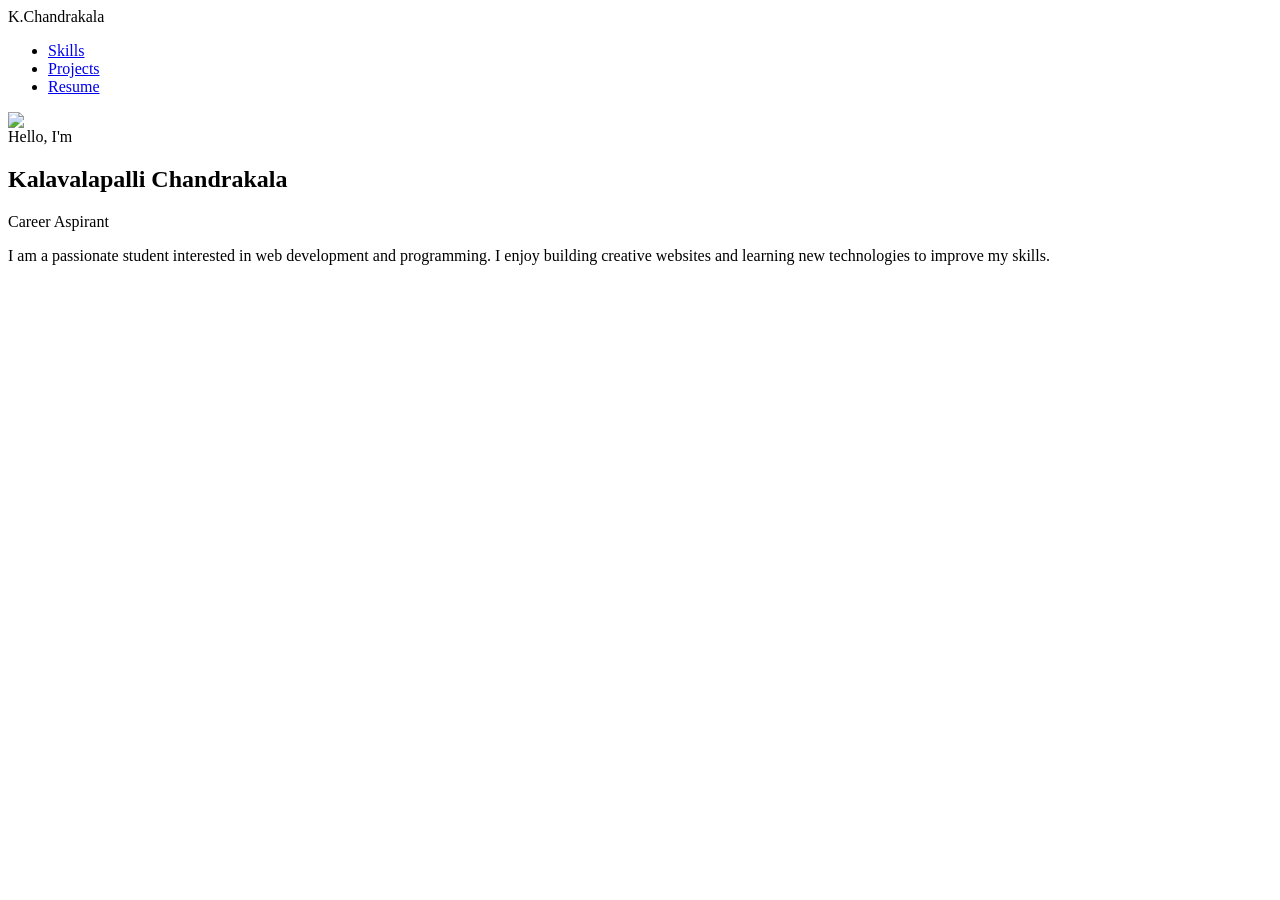
==== commit 4fc823a6: "Add files via upload" ====
--- a/index.html
+++ b/index.html
@@ -1,118 +1,39 @@
-<!DOCTYPE html>
 <html>
-<head>
-    <title>Coding Ninjas Team</title>
+    <head><title>Chandrakala | POrtfolio</title>
+        <link rel="stylesheet" href="https://cdnjs.cloudflare.com/ajax/libs/font-awesome/7.0.1/css/all.min.css" integrity="sha512-2SwdPD6INVrV/lHTZbO2nodKhrnDdJK9/kg2XD1r9uGqPo1cUbujc+IYdlYdEErWNu69gVcYgdxlmVmzTWnetw==" crossorigin="anonymous" referrerpolicy="no-referrer" />
     <link rel="stylesheet" href="style.css">
-    <link href="https://fonts.googleapis.com/css2?family=Poppins:wght@300;400;600;700&display=swap" rel="stylesheet">
+    <link rel="stylesheet" href="sec1.css">
 </head>
-<body>
-
-<div class="landing">
-
-    <header>
-        <h1>Coding Team 🚀</h1>
-        <p>Empowering Students Through Code & Innovation</p>
-        <button onclick="window.location.href='login.html'">
-    Login to Dashboard
-</button>
-    </header>
-
-    <section class="about">
-        <h2>Our Mission</h2>
-        <p>
-            We build strong programming foundations, conduct coding events,
-            and help students grow technically and professionally.
-        </p>
+    <body>
+    <nav class="navbar">
+        <div class="logo">K.Chandrakala</div>
+        <ul class="menu">
+            <li><a href="skills.html">Skills</a></li>
+            <li><a href="projects.html">Projects</a></li>
+            <li><a href="resume.html">Resume</a></li>
+        </ul>
+    </nav>
+    <section class="sec1">
+       <div class="sec1-1"><img src="kala.jpg"></div>
+       <div class="sec1-2">
+        <span class="sec1-2-1">Hello, I'm</span>
+            <h2>Kalavalapalli Chandrakala</h2>
+            <span class="sec1-2-3">Career Aspirant</span>
+            <p>I am a passionate student interested in web development and programming. I enjoy building creative websites and learning new technologies to improve my skills.</p>
+       </div>
     </section>
-
-    <section class="team">
-    <h2>Core Leadership Team</h2>
-
-    <div class="card">
-        <h3>Sneha Das</h3>
-        <p class="role">Campus Executive Officer (CEO)</p>
-        <p>Leads the entire organization, sets vision, strategy, and oversees all operations.</p>
-    </div>
-
-    <div class="card">
-        <h3>Chandrakala</h3>
-        <p class="role">Emerging Campus Engagement Officer (ECEO)</p>
-        <p>Supports the CEO, supervises department heads, and ensures strategic execution.</p>
-    </div>
-
-    <div class="card">
-        <h3>Sai Lakshmi</h3>
-        <p class="role">Campus Technology Officer (CTO)</p>
-        <p>Manages technical sessions, coding projects, innovation, and development activities.</p>
-    </div>
-
-    <div class="card">
-        <h3>Madhu Latha</h3>
-        <p class="role">Campus Growth Officer (CGO)</p>
-        <p>Focuses on member expansion, partnerships, outreach programs, and team growth.</p>
-    </div>
-
-    <div class="card">
-        <h3>Basuri</h3>
-        <p class="role">Campus Marketing Officer (CMO)</p>
-        <p>Handles branding, promotions, social media presence, and event marketing strategies.</p>
-    </div>
-
-    <div class="card">
-        <h3>Yoshnavi</h3>
-        <p class="role">Campus Outreach Officer (COO)</p>
-        <p>Manages internal operations, logistics, event coordination, and execution planning.</p>
-    </div>
-
-    <div class="card">
-        <h3>Amrutha</h3>
-        <p class="role">Campus Creative Officer (CCO)</p>
-        <p>Oversees communication strategy, announcements, member engagement, and documentation.</p>
-    </div>
-
-</section>
-<section class="inauguration">
-    <div class="inauguration-container fade-in">
-        <img src="team.jpg" alt="Inauguration Ceremony">
-        <div class="inaug-overlay">
-            <h2>Our Coding Team</h2>
-            <p>Launching Innovation • Leadership • Growth</p>
-        </div>
-    </div>
-</section>
-<section class="events">
-    <h2>Events Conducted by 10X Coding Ninjas Team</h2>
-
-    <div class="event-card">
-        <h3>🔥Hackathon 2026</h3>
-        <p>A 24-hour competitive coding challenge focusing on innovation and teamwork.</p>
-    </div>
-
-    <div class="event-card">
-        <h3>💻 Web Development Bootcamp</h3>
-        <p>Hands-on training on HTML, CSS, JavaScript and real-time project building.</p>
-    </div>
-
-    <div class="event-card">
-        <h3>⚡ AI & Quantum Awareness Session</h3>
-        <p>Exploring future technologies and emerging innovation trends.</p>
-    </div>
-
-</section>
-<section class="contact">
-    <h2>Contact Us</h2>
-
-    <p><strong>Organization:</strong> Coding Team</p>
-    <p><strong>Email:</strong> coding@college.edu</p>
-    <p><strong>Phone:</strong> +91 98765 43210</p>
-    <p><strong>Address:</strong><br>
-        Vignan Engineering College,<br>
-        Visakhapatnam, Andhra Pradesh,<br>
-        India
-    </p>
-</section>
-
+    <footer class="footer">
+<div class="social-icons">
+<a href="mailto:kchandrakala656@gmail.com">
+<i class="fa-solid fa-envelope"></i>
+</a>
+<a href="https://github.com/kchandrakala656-svg" target="_blank">
+<i class="fa-brands fa-github"></i>
+</a>
+<a href="https://www.linkedin.com/in/kalavalapalli-chandrakala-ab8494340/" target="_blank">
+<i class="fa-brands fa-linkedin"></i>
+</a>
 </div>
-<script src="script.js"></script>
+</footer>
 </body>
 </html>
